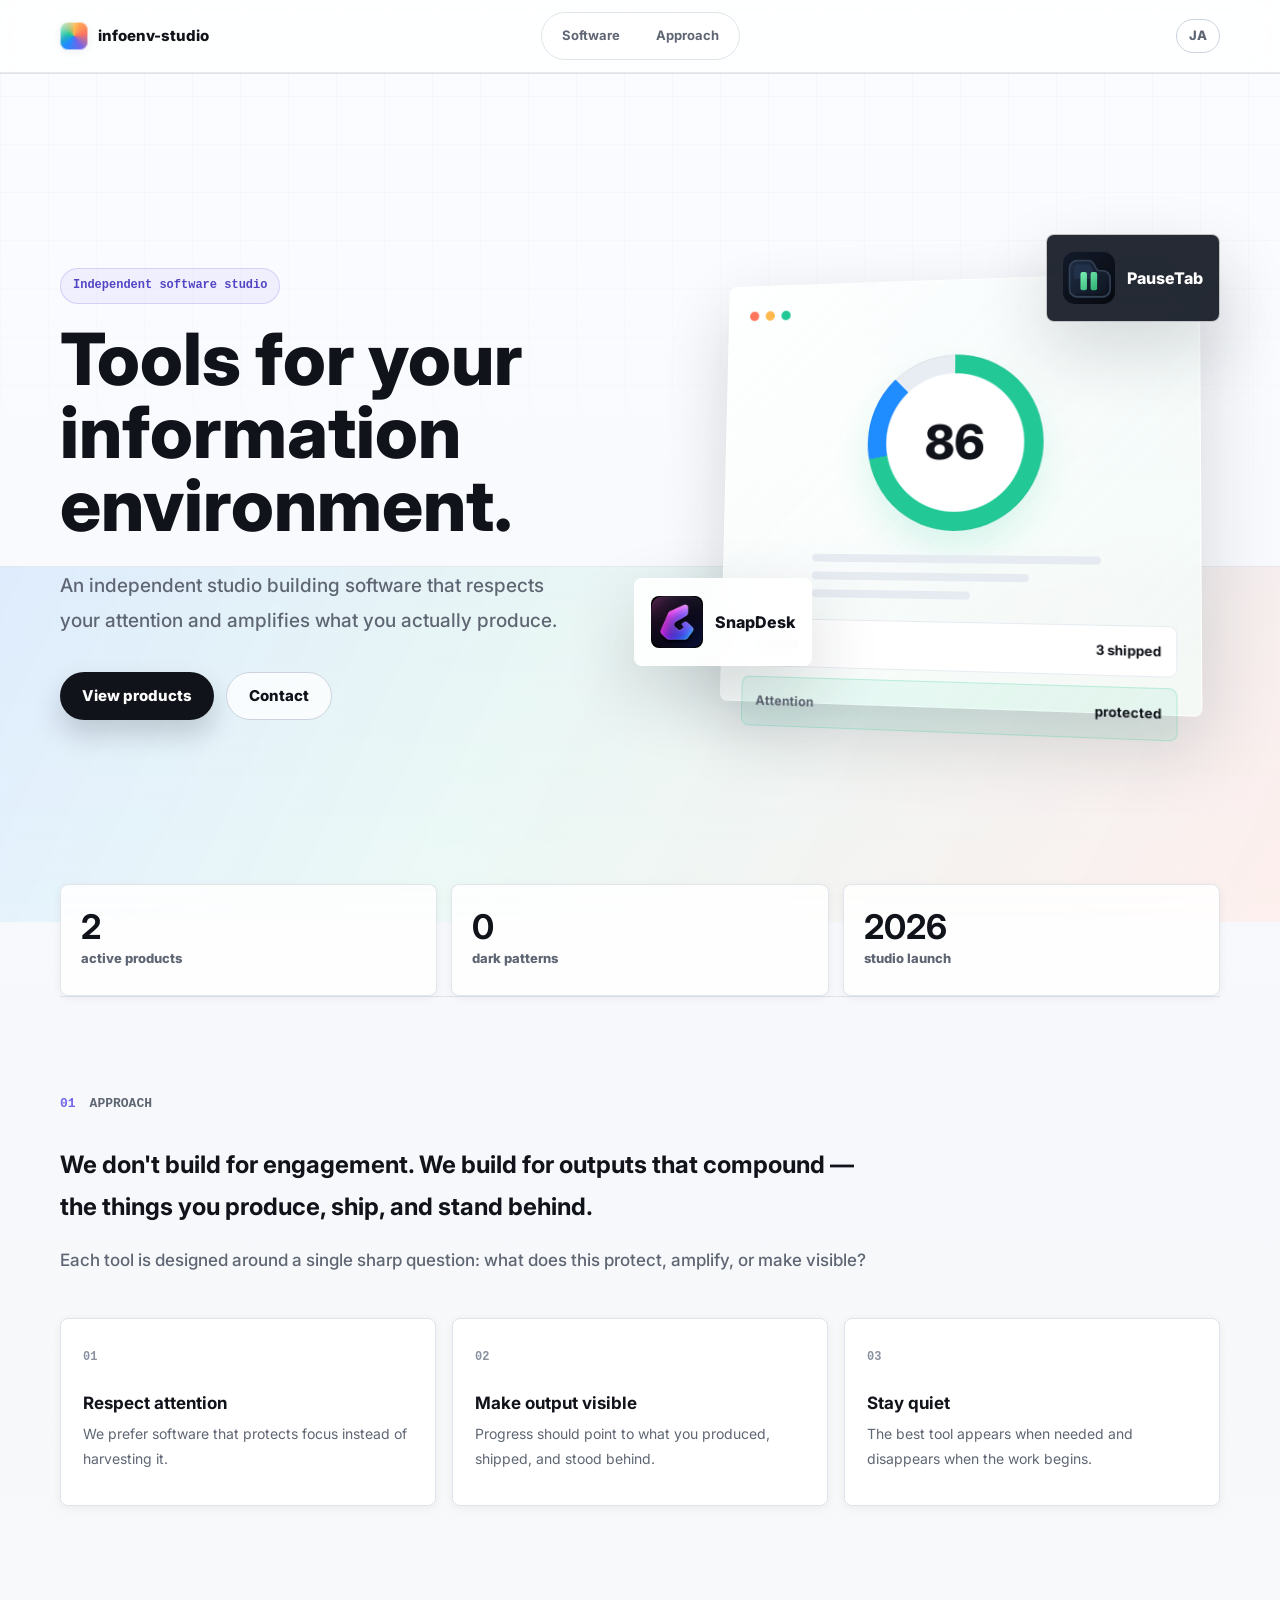
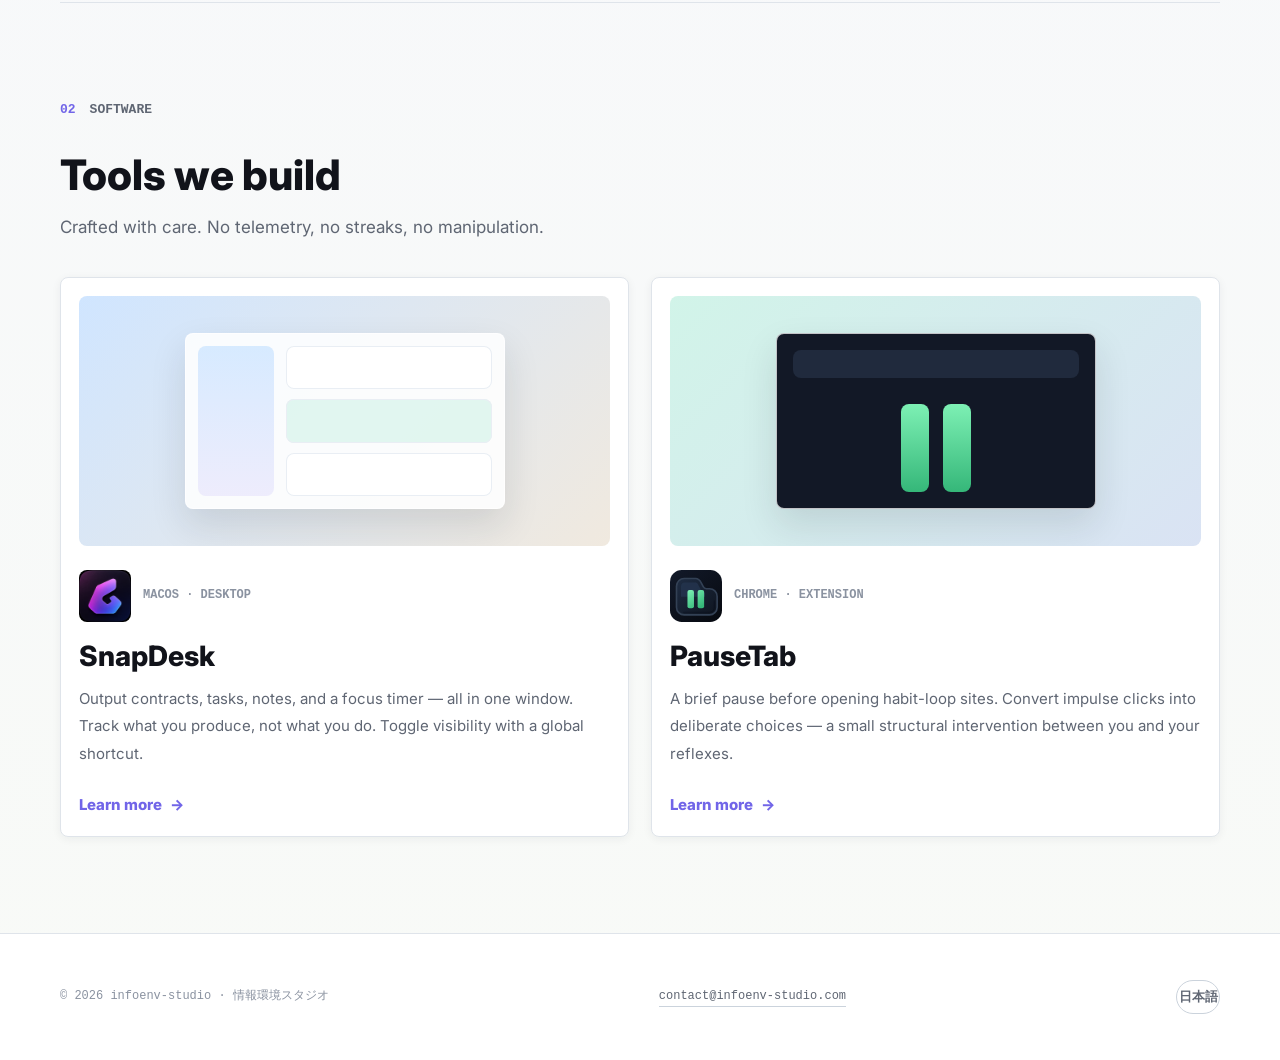
==== en/index.html @ 278b5716 "refactor: redesign landing page UI and reorganize directory structure" ====
<!DOCTYPE html>
<html lang="en">
<head>
  <meta charset="UTF-8">
  <meta name="viewport" content="width=device-width, initial-scale=1.0">
  <title>infoenv-studio — Tools for your information environment</title>
  <meta name="description" content="Independent studio designing tools that respect your attention and amplify what you produce. Currently building SnapDesk and PauseTab.">
  <link rel="canonical" href="https://infoenv-studio.com/en">
  <link rel="alternate" hreflang="ja" href="https://infoenv-studio.com/">
  <link rel="alternate" hreflang="en" href="https://infoenv-studio.com/en">
  <link rel="preconnect" href="https://fonts.googleapis.com">
  <link rel="preconnect" href="https://fonts.gstatic.com" crossorigin>
  <link href="https://fonts.googleapis.com/css2?family=Inter:wght@400;500;600;700;800&display=swap" rel="stylesheet">
  <link rel="stylesheet" href="/styles.css">
</head>
<body>

<header>
  <div class="container">
    <div class="header-inner">
      <a href="/en" class="site-name" aria-label="infoenv-studio">
        <span class="site-mark" aria-hidden="true"></span>
        <span>infoenv-studio</span>
      </a>
      <nav class="site-nav" aria-label="Primary">
        <a href="#software">Software</a>
        <a href="#philosophy">Approach</a>
      </nav>
      <button class="lang-switch" onclick="switchLang('ja')">JA</button>
    </div>
  </div>
</header>

<main>
  <section class="hero">
    <div class="container hero-inner">
      <div class="hero-copy">
        <p class="eyebrow">Independent software studio</p>
        <h1 class="hero-brand">Tools for your<br>information<br>environment.</h1>
        <p class="hero-tagline">
          An independent studio building software that respects your attention and amplifies what you actually produce.
        </p>
        <div class="hero-actions" aria-label="Primary actions">
          <a class="primary-action" href="#software">View products</a>
          <a class="secondary-action" href="mailto:contact@infoenv-studio.com">Contact</a>
        </div>
      </div>

      <div class="product-stage" aria-hidden="true">
        <div class="app-window app-window-main">
          <div class="window-bar">
            <span></span><span></span><span></span>
          </div>
          <div class="health-ring">
            <span>86</span>
          </div>
          <div class="window-lines">
            <i></i><i></i><i></i>
          </div>
          <div class="module-row">
            <span>Output</span>
            <strong>3 shipped</strong>
          </div>
          <div class="module-row mint">
            <span>Attention</span>
            <strong>protected</strong>
          </div>
        </div>
        <div class="app-window app-window-side">
          <img src="/snapdesk-icon.png" alt="">
          <span>SnapDesk</span>
        </div>
        <div class="app-window app-window-mini">
          <img src="/pausetab-icon.svg" alt="">
          <span>PauseTab</span>
        </div>
      </div>
    </div>
    </section>

  <div class="container">

    <section class="trust-strip" aria-label="Studio highlights">
      <div>
        <strong>2</strong>
        <span>active products</span>
      </div>
      <div>
        <strong>0</strong>
        <span>dark patterns</span>
      </div>
      <div>
        <strong>2026</strong>
        <span>studio launch</span>
      </div>
    </section>

    <section id="philosophy">
      <div class="section-header">
        <span class="section-number">01</span>
        <span class="section-label">Approach</span>
      </div>
      <p class="philosophy-text">
        We don't build for engagement.
        We build for outputs that compound — the things you produce, ship, and stand behind.
      </p>
      <p class="philosophy-text">
        Each tool is designed around a single sharp question:
        what does this protect, amplify, or make visible?
      </p>
      <div class="principle-grid">
        <div class="principle-card">
          <span>01</span>
          <h3>Respect attention</h3>
          <p>We prefer software that protects focus instead of harvesting it.</p>
        </div>
        <div class="principle-card">
          <span>02</span>
          <h3>Make output visible</h3>
          <p>Progress should point to what you produced, shipped, and stood behind.</p>
        </div>
        <div class="principle-card">
          <span>03</span>
          <h3>Stay quiet</h3>
          <p>The best tool appears when needed and disappears when the work begins.</p>
        </div>
      </div>
    </section>

    <section id="software">
      <div class="section-header">
        <span class="section-number">02</span>
        <span class="section-label">Software</span>
      </div>
      <h2 class="section-title">Tools we build</h2>
      <p class="section-body section-lead">
        Crafted with care. No telemetry, no streaks, no manipulation.
      </p>

      <div class="card-grid">
        <a href="https://snapdesk.infoenv-studio.com" target="_blank" rel="noopener" class="product-card">
          <div class="product-visual snapdesk-visual">
            <div class="mini-desktop">
              <div class="mini-sidebar"></div>
              <div class="mini-content">
                <span></span><span></span><span></span>
              </div>
            </div>
          </div>
          <div class="card-header">
            <img src="/snapdesk-icon.png" alt="" class="card-icon">
            <span class="card-meta">macOS · Desktop</span>
          </div>
          <h3 class="card-name">SnapDesk</h3>
          <p class="card-desc">
            Output contracts, tasks, notes, and a focus timer — all in one window.
            Track what you produce, not what you do. Toggle visibility with a global shortcut.
          </p>
          <span class="card-link">Learn more</span>
        </a>

        <a href="https://pausetab.infoenv-studio.com" target="_blank" rel="noopener" class="product-card accent-card">
          <div class="product-visual pausetab-visual">
            <div class="pause-browser">
              <div class="pause-tabs"></div>
              <div class="pause-mark"><i></i><i></i></div>
            </div>
          </div>
          <div class="card-header">
            <img src="/pausetab-icon.svg" alt="" class="card-icon-svg">
            <span class="card-meta">Chrome · Extension</span>
          </div>
          <h3 class="card-name">PauseTab</h3>
          <p class="card-desc">
            A brief pause before opening habit-loop sites.
            Convert impulse clicks into deliberate choices —
            a small structural intervention between you and your reflexes.
          </p>
          <span class="card-link">Learn more</span>
        </a>
      </div>
    </section>

  </div>
</main>

<footer>
  <div class="container">
    <div class="footer-inner">
      <span class="footer-copy">© 2026 infoenv-studio · 情報環境スタジオ</span>
      <a href="mailto:contact@infoenv-studio.com" class="footer-link">contact@infoenv-studio.com</a>
      <button class="footer-lang" onclick="switchLang('ja')">日本語</button>
    </div>
  </div>
</footer>

<script>
  function switchLang(lang) {
    document.cookie = 'lang=' + lang + ';path=/;max-age=31536000;SameSite=Lax';
    if (lang === 'en') window.location.href = '/en';
    else window.location.href = '/';
  }
</script>

</body>
</html>
---- styles.css ----
/* infoenv-studio.com */

*, *::before, *::after {
  box-sizing: border-box;
}

* {
  margin: 0;
  padding: 0;
}

:root {
  --bg: #f7f8fb;
  --bg-alt: #eef4f8;
  --surface: #ffffff;
  --surface-soft: #f4f7f1;
  --ink: #11131a;
  --muted: #5f6673;
  --soft: #8a92a0;
  --line: #dfe4ea;
  --line-strong: #cbd3dc;
  --violet: #7165e8;
  --blue: #1f8cff;
  --mint: #22c997;
  --coral: #ff765d;
  --amber: #ffb84d;
  --shadow-sm: 0 2px 10px rgba(23, 30, 45, 0.06);
  --shadow-md: 0 16px 36px rgba(23, 30, 45, 0.12);
  --shadow-lg: 0 28px 70px rgba(23, 30, 45, 0.16);
  --font-sans: 'Inter', -apple-system, BlinkMacSystemFont, 'Hiragino Sans', 'Yu Gothic', system-ui, sans-serif;
  --font-mono: 'SF Mono', 'Menlo', 'Consolas', monospace;
  --max-w: 1160px;
}

html {
  font-size: 16px;
  scroll-behavior: smooth;
  -webkit-text-size-adjust: 100%;
}

body {
  min-height: 100vh;
  background:
    linear-gradient(180deg, #fbfcff 0%, var(--bg) 42%, #f8faf7 100%);
  color: var(--ink);
  font-family: var(--font-sans);
  line-height: 1.65;
  letter-spacing: 0;
  -webkit-font-smoothing: antialiased;
  -moz-osx-font-smoothing: grayscale;
}

body::before {
  content: "";
  position: fixed;
  inset: 0;
  z-index: -1;
  background-image:
    linear-gradient(rgba(17, 19, 26, 0.035) 1px, transparent 1px),
    linear-gradient(90deg, rgba(17, 19, 26, 0.035) 1px, transparent 1px);
  background-size: 48px 48px;
  mask-image: linear-gradient(180deg, rgba(0, 0, 0, 0.75), transparent 58%);
  pointer-events: none;
}

a {
  color: inherit;
  text-decoration: none;
}

button {
  color: inherit;
  font: inherit;
}

.container {
  width: min(100% - 48px, var(--max-w));
  margin: 0 auto;
}

header {
  position: sticky;
  top: 0;
  z-index: 20;
  border-bottom: 1px solid rgba(223, 228, 234, 0.8);
  background: rgba(255, 255, 255, 0.76);
  backdrop-filter: blur(18px) saturate(160%);
  -webkit-backdrop-filter: blur(18px) saturate(160%);
}

.header-inner {
  min-height: 72px;
  display: grid;
  grid-template-columns: 1fr auto 1fr;
  align-items: center;
  gap: 24px;
}

.site-name {
  display: inline-flex;
  align-items: center;
  gap: 10px;
  justify-self: start;
  font-size: 15px;
  font-weight: 800;
}

.site-mark {
  width: 28px;
  height: 28px;
  display: inline-block;
  border-radius: 8px;
  background:
    linear-gradient(135deg, rgba(255, 255, 255, 0.72), rgba(255, 255, 255, 0) 38%),
    conic-gradient(from 220deg, var(--blue), var(--mint), var(--amber), var(--coral), var(--violet), var(--blue));
  box-shadow: inset 0 0 0 1px rgba(255, 255, 255, 0.54), var(--shadow-sm);
}

.site-nav {
  display: inline-flex;
  justify-content: center;
  align-items: center;
  gap: 8px;
  padding: 6px;
  border: 1px solid var(--line);
  border-radius: 999px;
  background: rgba(255, 255, 255, 0.64);
}

.site-nav a {
  min-height: 34px;
  display: inline-flex;
  align-items: center;
  justify-content: center;
  padding: 0 14px;
  border-radius: 999px;
  color: var(--muted);
  font-size: 13px;
  font-weight: 700;
  transition: background 0.18s ease, color 0.18s ease;
}

.site-nav a:hover {
  background: var(--ink);
  color: #fff;
}

.lang-switch,
.footer-lang {
  justify-self: end;
  min-width: 44px;
  min-height: 34px;
  border: 1px solid var(--line-strong);
  border-radius: 999px;
  background: var(--surface);
  color: var(--muted);
  cursor: pointer;
  font-size: 13px;
  font-weight: 800;
  transition: transform 0.18s ease, border-color 0.18s ease, color 0.18s ease;
}

.lang-switch:hover,
.footer-lang:hover {
  transform: translateY(-1px);
  border-color: var(--ink);
  color: var(--ink);
}

.hero {
  position: relative;
  min-height: min(690px, calc(100svh - 72px));
  display: flex;
  align-items: center;
  overflow: hidden;
}

.hero::before {
  content: "";
  position: absolute;
  inset: auto 0 0;
  height: 42%;
  background:
    linear-gradient(115deg, rgba(31, 140, 255, 0.12), rgba(34, 201, 151, 0.08) 40%, rgba(255, 118, 93, 0.1)),
    linear-gradient(180deg, rgba(255, 255, 255, 0), rgba(255, 255, 255, 0.76));
  border-top: 1px solid rgba(223, 228, 234, 0.7);
}

.hero-inner {
  position: relative;
  min-height: 620px;
  display: grid;
  grid-template-columns: minmax(0, 0.92fr) minmax(440px, 1.08fr);
  align-items: center;
  gap: 34px;
  padding: 64px 0 72px;
}

.hero-copy {
  position: relative;
  z-index: 2;
  max-width: 610px;
}

.eyebrow,
.section-label,
.section-number,
.card-meta,
.coming-soon,
.footer-copy,
.footer-link {
  font-family: var(--font-mono);
  letter-spacing: 0;
}

.eyebrow {
  display: inline-flex;
  margin-bottom: 18px;
  padding: 7px 12px;
  border: 1px solid rgba(113, 101, 232, 0.22);
  border-radius: 999px;
  background: rgba(113, 101, 232, 0.08);
  color: #5145c4;
  font-size: 12px;
  font-weight: 800;
}

.hero-brand {
  max-width: 720px;
  font-size: 72px;
  line-height: 1.02;
  font-weight: 800;
}

.hero-tagline {
  max-width: 580px;
  margin-top: 26px;
  color: var(--muted);
  font-size: 19px;
  line-height: 1.85;
  font-weight: 500;
}

.hero-actions {
  display: flex;
  flex-wrap: wrap;
  align-items: center;
  gap: 12px;
  margin-top: 34px;
}

.primary-action,
.secondary-action {
  min-height: 48px;
  display: inline-flex;
  align-items: center;
  justify-content: center;
  border-radius: 999px;
  padding: 0 22px;
  font-size: 15px;
  font-weight: 800;
  transition: transform 0.18s ease, box-shadow 0.18s ease, border-color 0.18s ease;
}

.primary-action {
  background: var(--ink);
  color: #fff;
  box-shadow: 0 14px 28px rgba(17, 19, 26, 0.18);
}

.secondary-action {
  border: 1px solid var(--line-strong);
  background: rgba(255, 255, 255, 0.72);
  color: var(--ink);
}

.primary-action:hover,
.secondary-action:hover {
  transform: translateY(-2px);
}

.secondary-action:hover {
  border-color: var(--ink);
  box-shadow: var(--shadow-sm);
}

.product-stage {
  position: relative;
  min-height: 520px;
  perspective: 1100px;
}

.app-window {
  position: absolute;
  border: 1px solid rgba(255, 255, 255, 0.72);
  border-radius: 8px;
  background: rgba(255, 255, 255, 0.82);
  box-shadow: var(--shadow-lg);
  backdrop-filter: blur(18px) saturate(150%);
  -webkit-backdrop-filter: blur(18px) saturate(150%);
}

.app-window-main {
  top: 42px;
  right: 26px;
  width: min(100%, 480px);
  height: 430px;
  padding: 22px;
  transform: rotateY(-10deg) rotateX(4deg);
  background:
    linear-gradient(135deg, rgba(255, 255, 255, 0.94), rgba(243, 250, 246, 0.82)),
    linear-gradient(180deg, rgba(31, 140, 255, 0.08), rgba(255, 255, 255, 0));
}

.window-bar {
  height: 18px;
  display: flex;
  align-items: center;
  gap: 7px;
}

.window-bar span {
  width: 10px;
  height: 10px;
  border-radius: 50%;
  background: var(--line-strong);
}

.window-bar span:nth-child(1) { background: var(--coral); }
.window-bar span:nth-child(2) { background: var(--amber); }
.window-bar span:nth-child(3) { background: var(--mint); }

.health-ring {
  width: 178px;
  height: 178px;
  margin: 36px auto 24px;
  display: grid;
  place-items: center;
  border-radius: 50%;
  background:
    radial-gradient(circle at center, #fff 0 55%, transparent 56%),
    conic-gradient(var(--mint) 0 72%, var(--blue) 72% 88%, #e8edf3 88% 100%);
  box-shadow: inset 0 0 0 1px rgba(17, 19, 26, 0.05), 0 18px 34px rgba(34, 201, 151, 0.15);
}

.health-ring span {
  font-size: 48px;
  font-weight: 800;
}

.window-lines {
  display: grid;
  gap: 10px;
  margin: 0 auto 22px;
  width: min(100%, 290px);
}

.window-lines i {
  height: 8px;
  border-radius: 999px;
  background: #e6ebf1;
}

.window-lines i:nth-child(2) { width: 76%; }
.window-lines i:nth-child(3) { width: 56%; }

.module-row {
  display: flex;
  align-items: center;
  justify-content: space-between;
  gap: 18px;
  margin-top: 10px;
  padding: 13px 14px;
  border: 1px solid #e6ebf1;
  border-radius: 8px;
  background: #fff;
  color: var(--muted);
  font-size: 13px;
  font-weight: 700;
}

.module-row strong {
  color: var(--ink);
}

.module-row.mint {
  border-color: rgba(34, 201, 151, 0.24);
  background: rgba(34, 201, 151, 0.08);
}

.app-window-side,
.app-window-mini {
  display: flex;
  align-items: center;
  gap: 12px;
  min-height: 88px;
  padding: 14px 16px;
  font-weight: 800;
}

.app-window-side img,
.app-window-mini img {
  width: 52px;
  height: 52px;
  border-radius: 8px;
}

.app-window-side {
  left: 22px;
  bottom: 88px;
  background: rgba(255, 255, 255, 0.9);
}

.app-window-mini {
  right: 0;
  top: 0;
  background: rgba(14, 19, 30, 0.9);
  color: #fff;
}

section {
  padding: 96px 0;
  border-top: 1px solid var(--line);
}

.trust-strip {
  margin-top: -38px;
  display: grid;
  grid-template-columns: repeat(3, 1fr);
  gap: 14px;
  padding: 0;
  border: 0;
  position: relative;
  z-index: 4;
}

.trust-strip div {
  min-height: 112px;
  display: flex;
  flex-direction: column;
  justify-content: center;
  gap: 4px;
  padding: 20px;
  border: 1px solid rgba(223, 228, 234, 0.92);
  border-radius: 8px;
  background: rgba(255, 255, 255, 0.86);
  box-shadow: var(--shadow-sm);
}

.trust-strip strong {
  font-size: 34px;
  line-height: 1;
}

.trust-strip span {
  color: var(--muted);
  font-size: 13px;
  font-weight: 800;
}

.section-header {
  display: flex;
  align-items: baseline;
  gap: 14px;
  margin-bottom: 30px;
}

.section-number {
  color: var(--violet);
  font-size: 13px;
  font-weight: 800;
}

.section-label {
  color: var(--muted);
  font-size: 13px;
  font-weight: 800;
  text-transform: uppercase;
}

.section-title {
  margin-bottom: 14px;
  font-size: 42px;
  line-height: 1.12;
  font-weight: 800;
}

.section-body {
  max-width: 660px;
  color: var(--muted);
  font-size: 17px;
  line-height: 1.85;
}

.section-lead {
  margin-bottom: 34px;
}

.philosophy-text {
  max-width: 820px;
  color: var(--ink);
  font-size: 24px;
  line-height: 1.75;
  font-weight: 700;
}

.philosophy-text + .philosophy-text {
  margin-top: 18px;
  color: var(--muted);
  font-size: 17px;
  font-weight: 500;
}

.principle-grid {
  display: grid;
  grid-template-columns: repeat(3, 1fr);
  gap: 16px;
  margin-top: 42px;
}

.principle-card {
  min-height: 188px;
  padding: 22px;
  border: 1px solid var(--line);
  border-radius: 8px;
  background: var(--surface);
  box-shadow: var(--shadow-sm);
}

.principle-card span {
  display: inline-flex;
  margin-bottom: 24px;
  color: var(--soft);
  font-family: var(--font-mono);
  font-size: 12px;
  font-weight: 800;
}

.principle-card h3 {
  margin-bottom: 8px;
  font-size: 17px;
  line-height: 1.3;
}

.principle-card p {
  color: var(--muted);
  font-size: 14px;
  line-height: 1.75;
}

.card-grid {
  display: grid;
  grid-template-columns: repeat(2, minmax(0, 1fr));
  gap: 22px;
}

.product-card {
  min-height: 560px;
  display: flex;
  flex-direction: column;
  padding: 18px;
  border: 1px solid var(--line);
  border-radius: 8px;
  background: var(--surface);
  box-shadow: var(--shadow-sm);
  overflow: hidden;
  transition: transform 0.2s ease, box-shadow 0.2s ease, border-color 0.2s ease;
}

.product-card:hover {
  transform: translateY(-4px);
  border-color: var(--line-strong);
  box-shadow: var(--shadow-md);
}

.product-visual {
  height: 250px;
  display: grid;
  place-items: center;
  margin-bottom: 24px;
  border-radius: 8px;
  overflow: hidden;
}

.snapdesk-visual {
  background:
    linear-gradient(135deg, rgba(31, 140, 255, 0.14), rgba(255, 184, 77, 0.18)),
    #edf4ff;
}

.pausetab-visual {
  background:
    linear-gradient(135deg, rgba(34, 201, 151, 0.14), rgba(113, 101, 232, 0.16)),
    #eefbf6;
}

.mini-desktop,
.pause-browser {
  width: min(76%, 320px);
  height: 176px;
  border: 1px solid rgba(255, 255, 255, 0.74);
  border-radius: 8px;
  background: rgba(255, 255, 255, 0.86);
  box-shadow: var(--shadow-md);
}

.mini-desktop {
  display: grid;
  grid-template-columns: 76px 1fr;
  padding: 12px;
  gap: 12px;
}

.mini-sidebar {
  border-radius: 8px;
  background:
    linear-gradient(180deg, rgba(31, 140, 255, 0.18), rgba(113, 101, 232, 0.12)),
    #fff;
}

.mini-content {
  display: grid;
  gap: 10px;
}

.mini-content span {
  border-radius: 8px;
  background: #fff;
  box-shadow: inset 0 0 0 1px #e9eef4;
}

.mini-content span:nth-child(2) {
  background: rgba(34, 201, 151, 0.12);
}

.pause-browser {
  padding: 16px;
  background: #121826;
}

.pause-tabs {
  height: 28px;
  margin-bottom: 26px;
  border-radius: 8px;
  background: #202a3d;
}

.pause-mark {
  width: 88px;
  height: 88px;
  display: flex;
  justify-content: center;
  gap: 14px;
  margin: 0 auto;
}

.pause-mark i {
  width: 28px;
  height: 88px;
  border-radius: 8px;
  background: linear-gradient(180deg, #7df0b4, #35b779);
}

.card-header {
  display: flex;
  align-items: center;
  gap: 12px;
  margin-bottom: 18px;
}

.card-icon,
.card-icon-svg {
  width: 52px;
  height: 52px;
  border-radius: 8px;
  flex: 0 0 auto;
}

.card-meta {
  color: var(--soft);
  font-size: 12px;
  font-weight: 800;
  text-transform: uppercase;
}

.card-name {
  margin-bottom: 12px;
  font-size: 28px;
  line-height: 1.16;
  font-weight: 800;
}

.card-desc {
  flex: 1;
  color: var(--muted);
  font-size: 15px;
  line-height: 1.85;
}

.card-link {
  margin-top: 24px;
  display: inline-flex;
  align-items: center;
  gap: 8px;
  color: var(--violet);
  font-size: 15px;
  font-weight: 800;
}

.card-link::after {
  content: "→";
}

.coming-soon {
  display: inline-block;
  margin-top: 18px;
  color: var(--violet);
  font-size: 13px;
  font-weight: 800;
  text-transform: uppercase;
}

footer {
  padding: 46px 0;
  border-top: 1px solid var(--line);
  background: #fff;
}

.footer-inner {
  display: flex;
  align-items: center;
  justify-content: space-between;
  gap: 16px;
  flex-wrap: wrap;
}

.footer-copy,
.footer-link {
  color: var(--soft);
  font-size: 12px;
}

.footer-link {
  color: var(--muted);
  border-bottom: 1px solid var(--line-strong);
}

.footer-link:hover {
  color: var(--ink);
  border-color: var(--ink);
}

@media (max-width: 960px) {
  .hero {
    min-height: auto;
  }

  .hero-inner {
    min-height: 0;
    grid-template-columns: 1fr;
    padding: 56px 0 72px;
  }

  .hero-copy {
    max-width: 720px;
  }

  .hero-brand {
    font-size: 56px;
  }

  .product-stage {
    min-height: 440px;
  }

  .app-window-main {
    left: 80px;
    right: auto;
    width: min(100% - 110px, 500px);
    height: 380px;
  }

  .principle-grid {
    grid-template-columns: 1fr;
  }
}

@media (max-width: 760px) {
  .container {
    width: min(100% - 32px, var(--max-w));
  }

  .header-inner {
    min-height: 64px;
    display: flex;
    justify-content: space-between;
  }

  .site-nav {
    display: none;
  }

  .hero-brand {
    font-size: 44px;
  }

  .hero-tagline {
    font-size: 16px;
  }

  .hero-actions {
    align-items: stretch;
  }

  .primary-action,
  .secondary-action {
    flex: 1 1 160px;
  }

  .product-stage {
    min-height: 360px;
  }

  .app-window-main {
    top: 24px;
    left: 18px;
    width: calc(100% - 36px);
    height: 320px;
    transform: none;
  }

  .health-ring {
    width: 132px;
    height: 132px;
    margin: 24px auto 18px;
  }

  .health-ring span {
    font-size: 38px;
  }

  .app-window-side,
  .app-window-mini {
    display: none;
  }

  .trust-strip {
    grid-template-columns: 1fr;
    margin-top: -24px;
  }

  section {
    padding: 68px 0;
  }

  .section-title {
    font-size: 34px;
  }

  .philosophy-text {
    font-size: 20px;
  }

  .card-grid {
    grid-template-columns: 1fr;
  }

  .product-card {
    min-height: auto;
  }

  .product-visual {
    height: 220px;
  }
}

@media (max-width: 430px) {
  .site-name span:last-child {
    max-width: 154px;
    overflow: hidden;
    text-overflow: ellipsis;
    white-space: nowrap;
  }

  .hero-brand {
    font-size: 39px;
  }

  .primary-action,
  .secondary-action {
    flex-basis: 100%;
  }

  .trust-strip strong {
    font-size: 30px;
  }
}
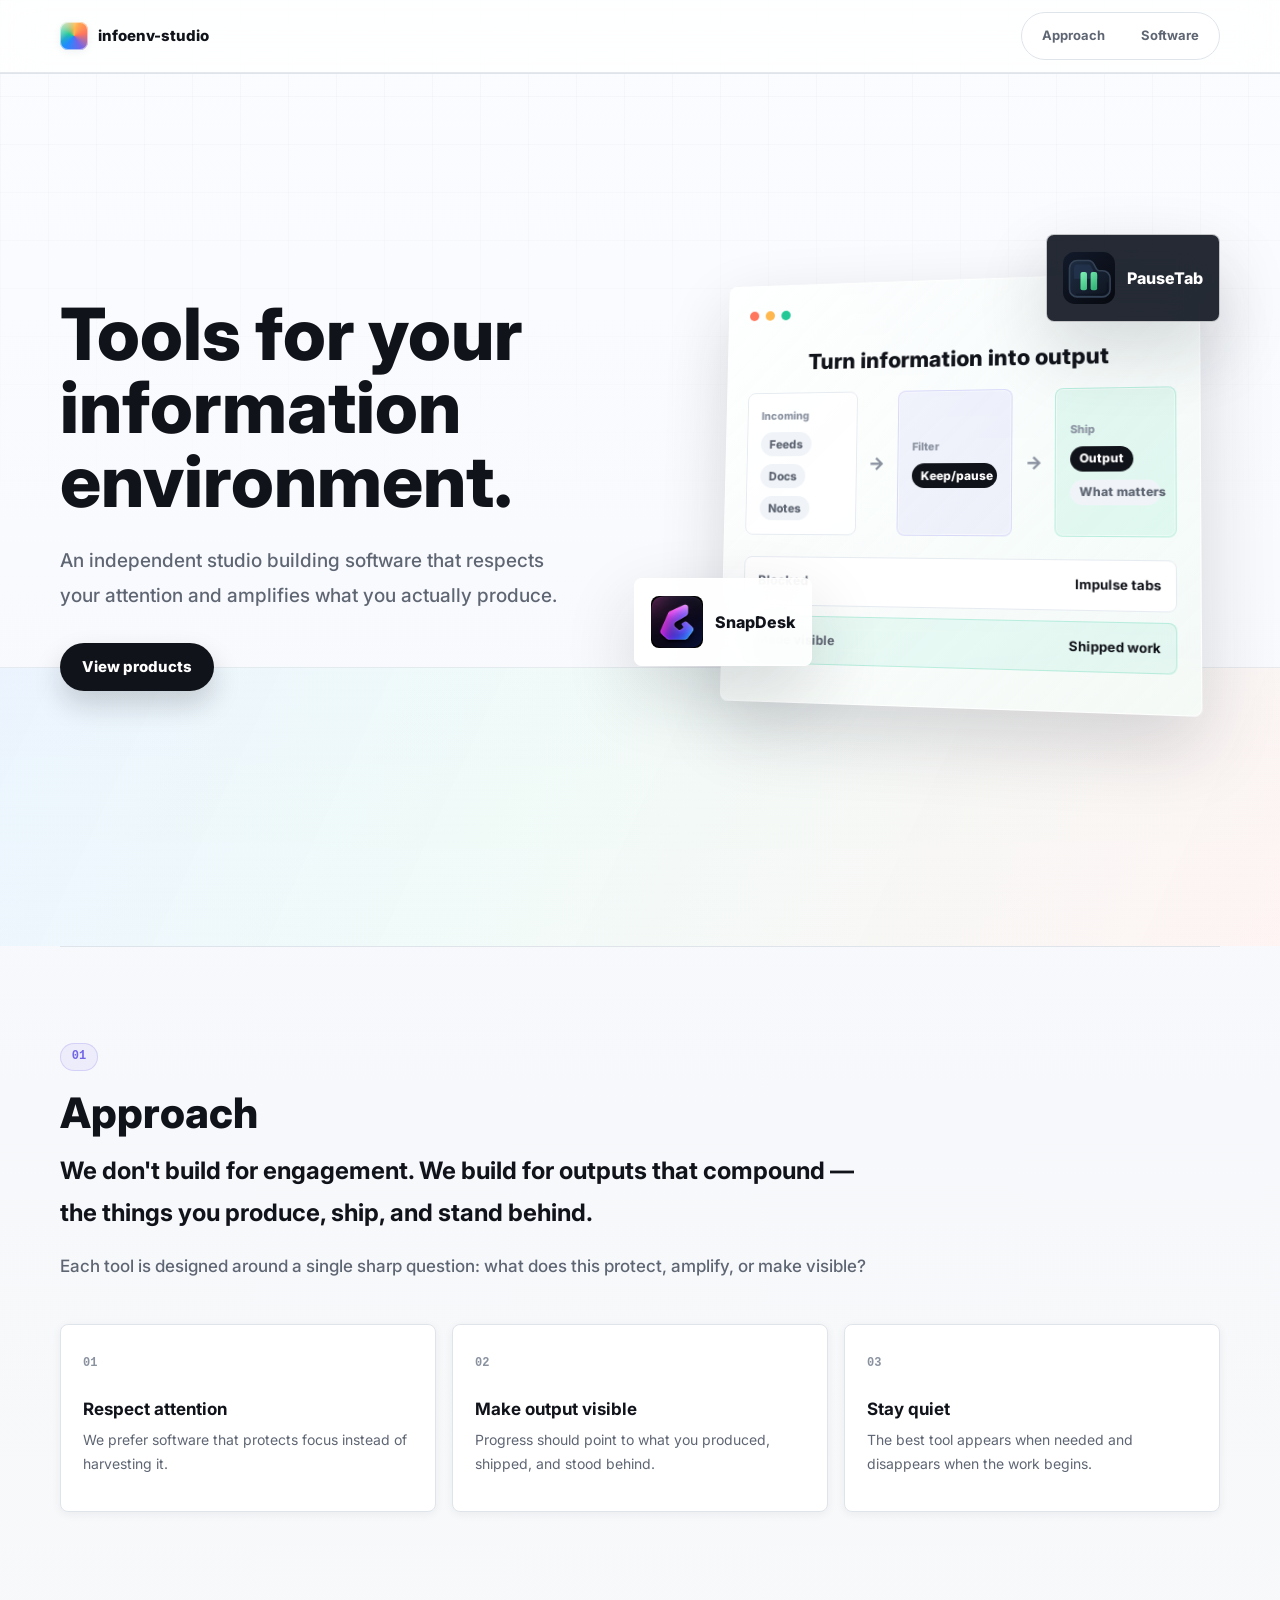
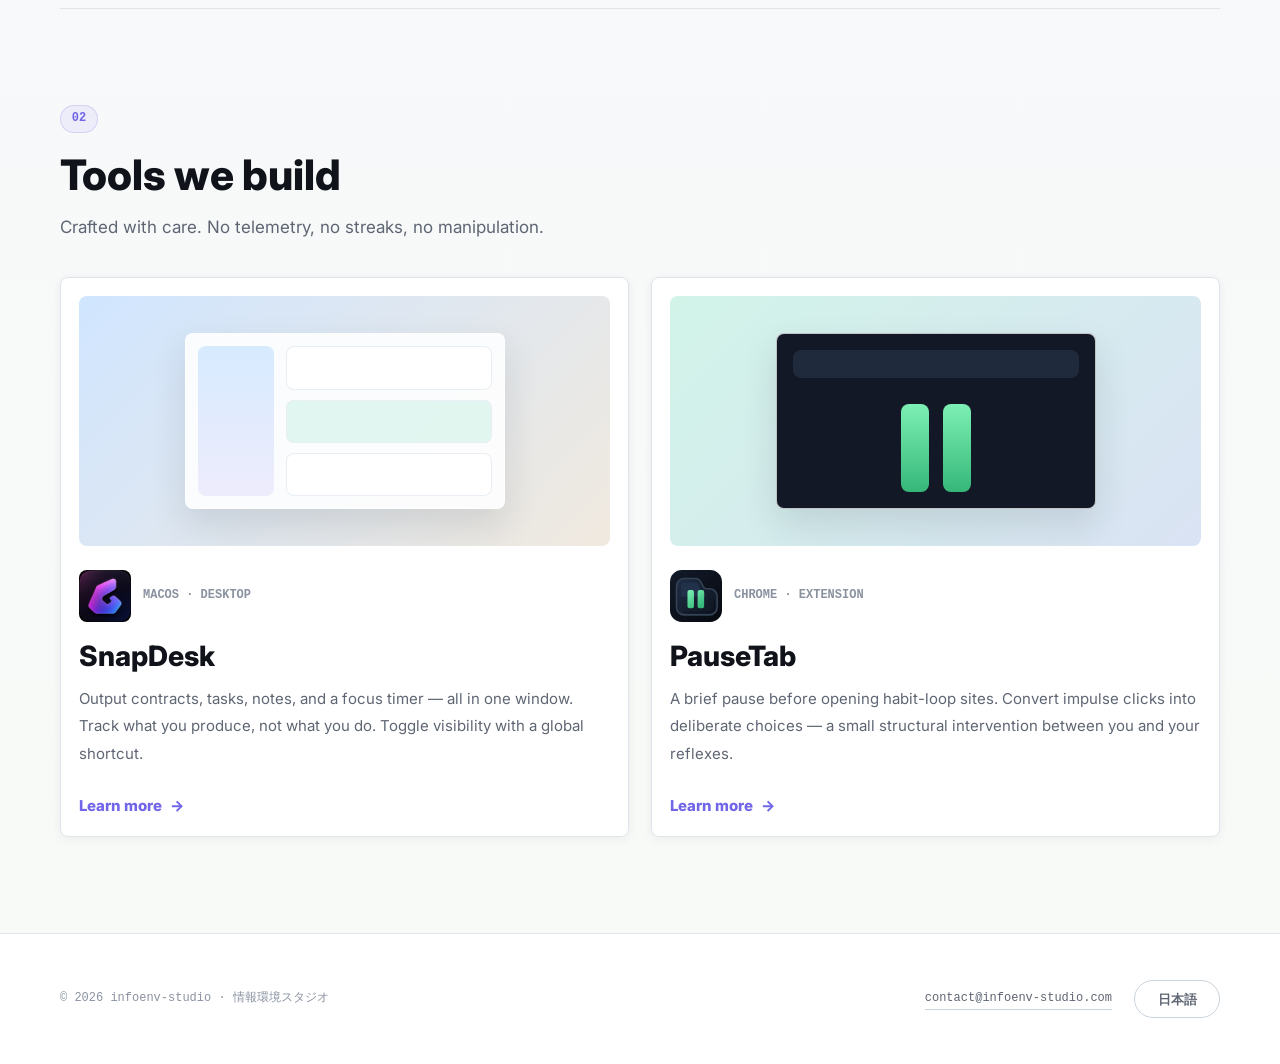
==== commit de9b0ff0: "refactor: replace hero health visualization with simplified flow board and clean up UI components" ====
--- a/en/index.html
+++ b/en/index.html
@@ -23,10 +23,9 @@
         <span>infoenv-studio</span>
       </a>
       <nav class="site-nav" aria-label="Primary">
+        <a href="#philosophy">Approach</a>
         <a href="#software">Software</a>
-        <a href="#philosophy">Approach</a>
       </nav>
-      <button class="lang-switch" onclick="switchLang('ja')">JA</button>
     </div>
   </div>
 </header>
@@ -35,14 +34,12 @@
   <section class="hero">
     <div class="container hero-inner">
       <div class="hero-copy">
-        <p class="eyebrow">Independent software studio</p>
         <h1 class="hero-brand">Tools for your<br>information<br>environment.</h1>
         <p class="hero-tagline">
           An independent studio building software that respects your attention and amplifies what you actually produce.
         </p>
         <div class="hero-actions" aria-label="Primary actions">
           <a class="primary-action" href="#software">View products</a>
-          <a class="secondary-action" href="mailto:contact@infoenv-studio.com">Contact</a>
         </div>
       </div>
 
@@ -51,19 +48,33 @@
           <div class="window-bar">
             <span></span><span></span><span></span>
           </div>
-          <div class="health-ring">
-            <span>86</span>
-          </div>
-          <div class="window-lines">
-            <i></i><i></i><i></i>
+          <div class="window-title">Turn information into output</div>
+          <div class="flow-board">
+            <div class="flow-card input">
+              <small>Incoming</small>
+              <span>Feeds</span>
+              <span>Docs</span>
+              <span>Notes</span>
+            </div>
+            <div class="flow-arrow">→</div>
+            <div class="flow-card filter">
+              <small>Filter</small>
+              <strong>Keep/pause</strong>
+            </div>
+            <div class="flow-arrow">→</div>
+            <div class="flow-card output">
+              <small>Ship</small>
+              <strong>Output</strong>
+              <span>What matters</span>
+            </div>
           </div>
           <div class="module-row">
-            <span>Output</span>
-            <strong>3 shipped</strong>
+            <span>Blocked</span>
+            <strong>Impulse tabs</strong>
           </div>
           <div class="module-row mint">
-            <span>Attention</span>
-            <strong>protected</strong>
+            <span>Made visible</span>
+            <strong>Shipped work</strong>
           </div>
         </div>
         <div class="app-window app-window-side">
@@ -80,26 +91,11 @@
 
   <div class="container">
 
-    <section class="trust-strip" aria-label="Studio highlights">
-      <div>
-        <strong>2</strong>
-        <span>active products</span>
-      </div>
-      <div>
-        <strong>0</strong>
-        <span>dark patterns</span>
-      </div>
-      <div>
-        <strong>2026</strong>
-        <span>studio launch</span>
-      </div>
-    </section>
-
     <section id="philosophy">
       <div class="section-header">
         <span class="section-number">01</span>
-        <span class="section-label">Approach</span>
-      </div>
+      </div>
+      <h2 class="section-title">Approach</h2>
       <p class="philosophy-text">
         We don't build for engagement.
         We build for outputs that compound — the things you produce, ship, and stand behind.
@@ -130,7 +126,6 @@
     <section id="software">
       <div class="section-header">
         <span class="section-number">02</span>
-        <span class="section-label">Software</span>
       </div>
       <h2 class="section-title">Tools we build</h2>
       <p class="section-body section-lead">
@@ -188,8 +183,10 @@
   <div class="container">
     <div class="footer-inner">
       <span class="footer-copy">© 2026 infoenv-studio · 情報環境スタジオ</span>
-      <a href="mailto:contact@infoenv-studio.com" class="footer-link">contact@infoenv-studio.com</a>
-      <button class="footer-lang" onclick="switchLang('ja')">日本語</button>
+      <div class="footer-actions">
+        <a href="mailto:contact@infoenv-studio.com" class="footer-link">contact@infoenv-studio.com</a>
+        <button class="footer-lang" onclick="switchLang('ja')">日本語</button>
+      </div>
     </div>
   </div>
 </footer>
--- a/styles.css
+++ b/styles.css
@@ -91,7 +91,7 @@
 .header-inner {
   min-height: 72px;
   display: grid;
-  grid-template-columns: 1fr auto 1fr;
+  grid-template-columns: 1fr auto;
   align-items: center;
   gap: 24px;
 }
@@ -145,22 +145,24 @@
   color: #fff;
 }
 
-.lang-switch,
 .footer-lang {
-  justify-self: end;
-  min-width: 44px;
-  min-height: 34px;
+  min-width: 86px;
+  min-height: 38px;
+  display: inline-flex;
+  align-items: center;
+  justify-content: center;
   border: 1px solid var(--line-strong);
   border-radius: 999px;
   background: var(--surface);
   color: var(--muted);
   cursor: pointer;
+  padding: 0 18px;
   font-size: 13px;
   font-weight: 800;
+  white-space: nowrap;
   transition: transform 0.18s ease, border-color 0.18s ease, color 0.18s ease;
 }
 
-.lang-switch:hover,
 .footer-lang:hover {
   transform: translateY(-1px);
   border-color: var(--ink);
@@ -179,10 +181,10 @@
   content: "";
   position: absolute;
   inset: auto 0 0;
-  height: 42%;
+  height: 32%;
   background:
-    linear-gradient(115deg, rgba(31, 140, 255, 0.12), rgba(34, 201, 151, 0.08) 40%, rgba(255, 118, 93, 0.1)),
-    linear-gradient(180deg, rgba(255, 255, 255, 0), rgba(255, 255, 255, 0.76));
+    linear-gradient(115deg, rgba(31, 140, 255, 0.08), rgba(34, 201, 151, 0.06) 40%, rgba(255, 118, 93, 0.07)),
+    linear-gradient(180deg, rgba(255, 255, 255, 0.65), rgba(255, 255, 255, 0.78));
   border-top: 1px solid rgba(223, 228, 234, 0.7);
 }
 
@@ -193,7 +195,7 @@
   grid-template-columns: minmax(0, 0.92fr) minmax(440px, 1.08fr);
   align-items: center;
   gap: 34px;
-  padding: 64px 0 72px;
+  padding: 64px 0 96px;
 }
 
 .hero-copy {
@@ -202,7 +204,6 @@
   max-width: 610px;
 }
 
-.eyebrow,
 .section-label,
 .section-number,
 .card-meta,
@@ -213,18 +214,6 @@
   letter-spacing: 0;
 }
 
-.eyebrow {
-  display: inline-flex;
-  margin-bottom: 18px;
-  padding: 7px 12px;
-  border: 1px solid rgba(113, 101, 232, 0.22);
-  border-radius: 999px;
-  background: rgba(113, 101, 232, 0.08);
-  color: #5145c4;
-  font-size: 12px;
-  font-weight: 800;
-}
-
 .hero-brand {
   max-width: 720px;
   font-size: 72px;
@@ -246,11 +235,10 @@
   flex-wrap: wrap;
   align-items: center;
   gap: 12px;
-  margin-top: 34px;
-}
-
-.primary-action,
-.secondary-action {
+  margin-top: 30px;
+}
+
+.primary-action {
   min-height: 48px;
   display: inline-flex;
   align-items: center;
@@ -268,20 +256,8 @@
   box-shadow: 0 14px 28px rgba(17, 19, 26, 0.18);
 }
 
-.secondary-action {
-  border: 1px solid var(--line-strong);
-  background: rgba(255, 255, 255, 0.72);
-  color: var(--ink);
-}
-
-.primary-action:hover,
-.secondary-action:hover {
+.primary-action:hover {
   transform: translateY(-2px);
-}
-
-.secondary-action:hover {
-  border-color: var(--ink);
-  box-shadow: var(--shadow-sm);
 }
 
 .product-stage {
@@ -330,39 +306,79 @@
 .window-bar span:nth-child(2) { background: var(--amber); }
 .window-bar span:nth-child(3) { background: var(--mint); }
 
-.health-ring {
-  width: 178px;
-  height: 178px;
-  margin: 36px auto 24px;
+.window-title {
+  margin: 26px 0 18px;
+  font-size: 22px;
+  line-height: 1.28;
+  font-weight: 800;
+  text-align: center;
+}
+
+.flow-board {
+  display: grid;
+  grid-template-columns: minmax(0, 1fr) 22px minmax(0, 1fr) 22px minmax(0, 1fr);
+  align-items: stretch;
+  gap: 10px;
+  margin-bottom: 22px;
+}
+
+.flow-card {
+  min-height: 138px;
+  display: flex;
+  flex-direction: column;
+  justify-content: center;
+  gap: 8px;
+  padding: 14px;
+  border: 1px solid #e6ebf1;
+  border-radius: 8px;
+  background: rgba(255, 255, 255, 0.86);
+  box-shadow: inset 0 0 0 1px rgba(255, 255, 255, 0.5);
+}
+
+.flow-card small {
+  color: var(--soft);
+  font-size: 11px;
+  font-weight: 800;
+}
+
+.flow-card span,
+.flow-card strong {
+  min-height: 25px;
+  display: inline-flex;
+  align-items: center;
+  width: fit-content;
+  max-width: 100%;
+  padding: 0 9px;
+  border-radius: 999px;
+  background: #f0f4f8;
+  color: var(--muted);
+  font-size: 12px;
+  font-weight: 800;
+  white-space: nowrap;
+}
+
+.flow-card strong {
+  background: var(--ink);
+  color: #fff;
+}
+
+.flow-card.filter {
+  background: rgba(113, 101, 232, 0.08);
+  border-color: rgba(113, 101, 232, 0.18);
+}
+
+.flow-card.output {
+  background: rgba(34, 201, 151, 0.1);
+  border-color: rgba(34, 201, 151, 0.22);
+}
+
+.flow-arrow {
   display: grid;
   place-items: center;
-  border-radius: 50%;
-  background:
-    radial-gradient(circle at center, #fff 0 55%, transparent 56%),
-    conic-gradient(var(--mint) 0 72%, var(--blue) 72% 88%, #e8edf3 88% 100%);
-  box-shadow: inset 0 0 0 1px rgba(17, 19, 26, 0.05), 0 18px 34px rgba(34, 201, 151, 0.15);
-}
-
-.health-ring span {
-  font-size: 48px;
-  font-weight: 800;
-}
-
-.window-lines {
-  display: grid;
-  gap: 10px;
-  margin: 0 auto 22px;
-  width: min(100%, 290px);
-}
-
-.window-lines i {
-  height: 8px;
-  border-radius: 999px;
-  background: #e6ebf1;
-}
-
-.window-lines i:nth-child(2) { width: 76%; }
-.window-lines i:nth-child(3) { width: 56%; }
+  color: var(--soft);
+  font-size: 18px;
+  font-weight: 800;
+}
 
 .module-row {
   display: flex;
@@ -423,51 +439,24 @@
   border-top: 1px solid var(--line);
 }
 
-.trust-strip {
-  margin-top: -38px;
-  display: grid;
-  grid-template-columns: repeat(3, 1fr);
-  gap: 14px;
-  padding: 0;
-  border: 0;
-  position: relative;
-  z-index: 4;
-}
-
-.trust-strip div {
-  min-height: 112px;
-  display: flex;
-  flex-direction: column;
-  justify-content: center;
-  gap: 4px;
-  padding: 20px;
-  border: 1px solid rgba(223, 228, 234, 0.92);
-  border-radius: 8px;
-  background: rgba(255, 255, 255, 0.86);
-  box-shadow: var(--shadow-sm);
-}
-
-.trust-strip strong {
-  font-size: 34px;
-  line-height: 1;
-}
-
-.trust-strip span {
-  color: var(--muted);
-  font-size: 13px;
-  font-weight: 800;
-}
-
 .section-header {
   display: flex;
   align-items: baseline;
   gap: 14px;
-  margin-bottom: 30px;
+  margin-bottom: 18px;
 }
 
 .section-number {
+  min-width: 38px;
+  min-height: 28px;
+  display: inline-flex;
+  align-items: center;
+  justify-content: center;
+  border: 1px solid rgba(113, 101, 232, 0.2);
+  border-radius: 999px;
+  background: rgba(113, 101, 232, 0.08);
   color: var(--violet);
-  font-size: 13px;
+  font-size: 12px;
   font-weight: 800;
 }
 
@@ -730,7 +719,15 @@
   display: flex;
   align-items: center;
   justify-content: space-between;
-  gap: 16px;
+  gap: 24px;
+  flex-wrap: wrap;
+}
+
+.footer-actions {
+  display: inline-flex;
+  align-items: center;
+  justify-content: flex-end;
+  gap: 22px;
   flex-wrap: wrap;
 }
 
@@ -758,7 +755,7 @@
   .hero-inner {
     min-height: 0;
     grid-template-columns: 1fr;
-    padding: 56px 0 72px;
+    padding: 56px 0 86px;
   }
 
   .hero-copy {
@@ -777,7 +774,7 @@
     left: 80px;
     right: auto;
     width: min(100% - 110px, 500px);
-    height: 380px;
+    height: 390px;
   }
 
   .principle-grid {
@@ -812,31 +809,58 @@
     align-items: stretch;
   }
 
-  .primary-action,
-  .secondary-action {
+  .primary-action {
     flex: 1 1 160px;
   }
 
   .product-stage {
-    min-height: 360px;
+    min-height: 390px;
   }
 
   .app-window-main {
     top: 24px;
     left: 18px;
     width: calc(100% - 36px);
-    height: 320px;
+    height: 350px;
     transform: none;
   }
 
-  .health-ring {
-    width: 132px;
-    height: 132px;
-    margin: 24px auto 18px;
-  }
-
-  .health-ring span {
-    font-size: 38px;
+  .window-title {
+    margin: 18px 0 14px;
+    font-size: 17px;
+  }
+
+  .flow-board {
+    grid-template-columns: minmax(0, 1fr) 16px minmax(0, 1fr) 16px minmax(0, 1fr);
+    gap: 4px;
+    margin-bottom: 16px;
+  }
+
+  .flow-card {
+    min-height: 112px;
+    gap: 6px;
+    padding: 8px;
+  }
+
+  .flow-card small {
+    font-size: 10px;
+  }
+
+  .flow-card span,
+  .flow-card strong {
+    min-height: 22px;
+    padding: 0 6px;
+    font-size: 10px;
+  }
+
+  .flow-arrow {
+    font-size: 14px;
+  }
+
+  .module-row {
+    gap: 8px;
+    padding: 10px 11px;
+    font-size: 11px;
   }
 
   .app-window-side,
@@ -844,11 +868,6 @@
     display: none;
   }
 
-  .trust-strip {
-    grid-template-columns: 1fr;
-    margin-top: -24px;
-  }
-
   section {
     padding: 68px 0;
   }
@@ -871,6 +890,14 @@
 
   .product-visual {
     height: 220px;
+  }
+
+  .footer-inner {
+    align-items: flex-start;
+  }
+
+  .footer-actions {
+    justify-content: flex-start;
   }
 }
 
@@ -886,12 +913,23 @@
     font-size: 39px;
   }
 
+  .app-window-main {
+    left: 12px;
+    width: calc(100% - 24px);
+    padding: 16px;
+  }
+
+  .flow-board {
+    grid-template-columns: repeat(3, minmax(0, 1fr));
+    gap: 6px;
+  }
+
+  .flow-arrow {
+    display: none;
+  }
+
   .primary-action,
-  .secondary-action {
+  .footer-lang {
     flex-basis: 100%;
   }
-
-  .trust-strip strong {
-    font-size: 30px;
-  }
-}
+}
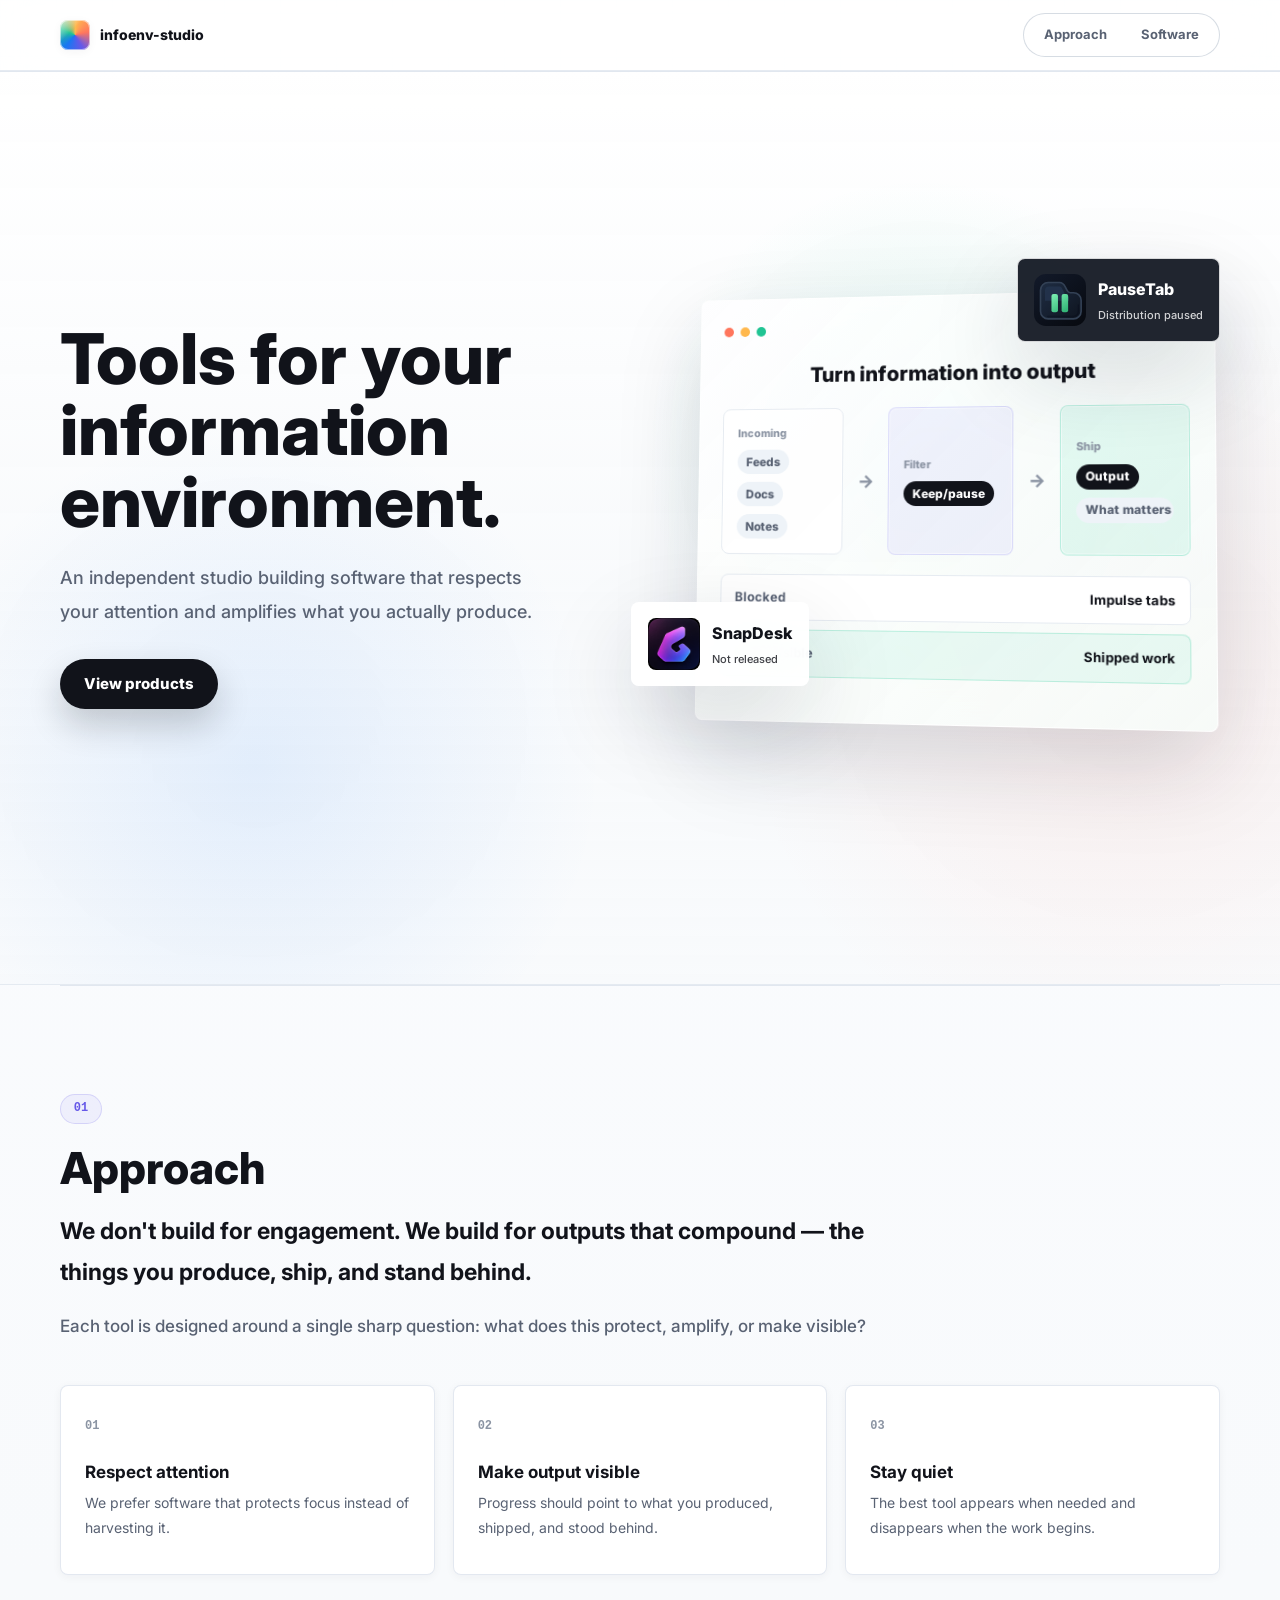
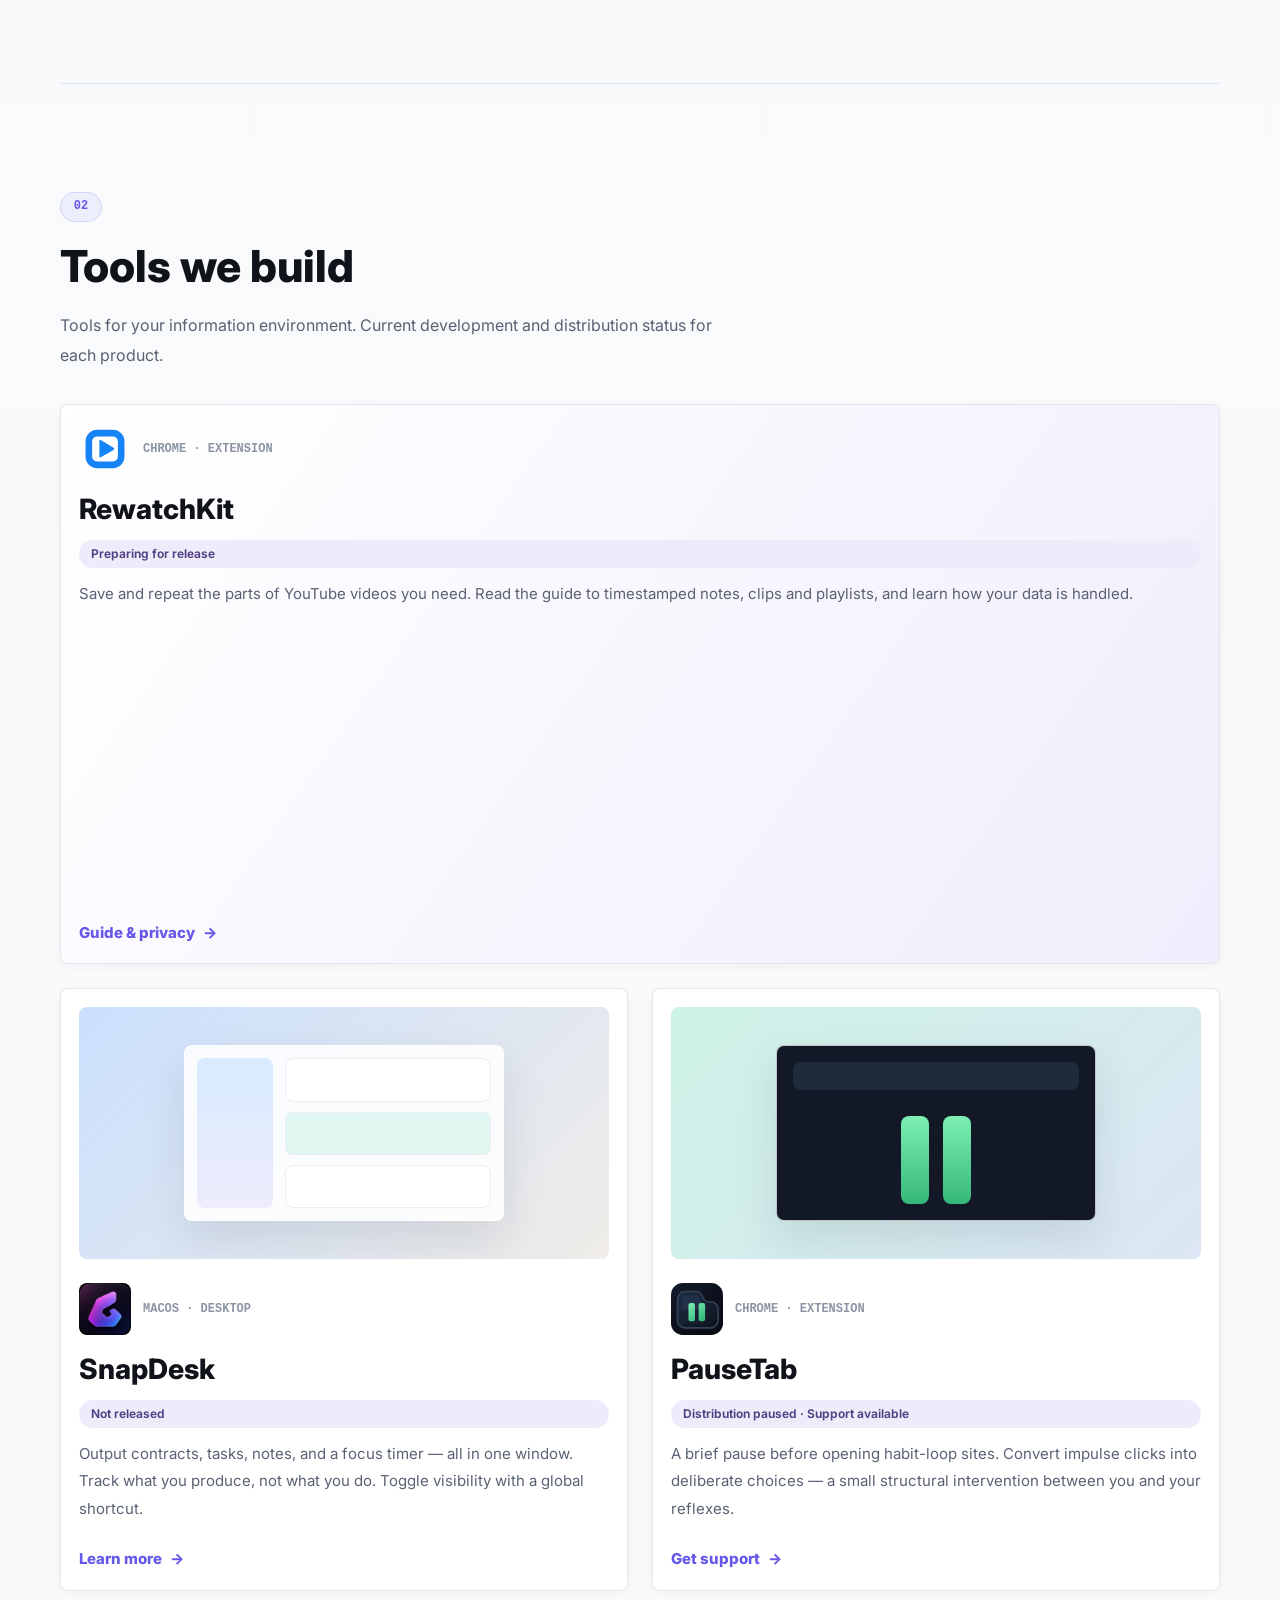
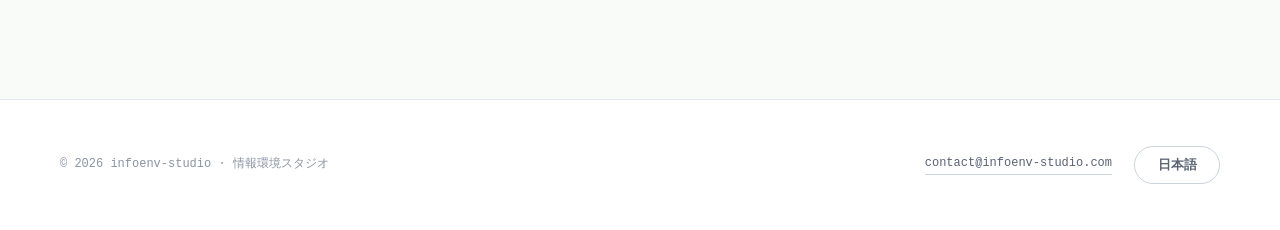
==== commit 873ce749: "Add RewatchKit privacy and support pages with product availability" ====
--- a/en/index.html
+++ b/en/index.html
@@ -4,7 +4,7 @@
   <meta charset="UTF-8">
   <meta name="viewport" content="width=device-width, initial-scale=1.0">
   <title>infoenv-studio — Tools for your information environment</title>
-  <meta name="description" content="Independent studio designing tools that respect your attention and amplify what you produce. Currently building SnapDesk and PauseTab.">
+  <meta name="description" content="Independent studio designing tools that respect your attention and amplify what you produce. Preparing RewatchKit for release, with clear availability and support information for each product.">
   <link rel="canonical" href="https://infoenv-studio.com/en">
   <link rel="alternate" hreflang="ja" href="https://infoenv-studio.com/">
   <link rel="alternate" hreflang="en" href="https://infoenv-studio.com/en">
@@ -79,11 +79,11 @@
         </div>
         <div class="app-window app-window-side">
           <img src="/snapdesk-icon.png" alt="">
-          <span>SnapDesk</span>
+          <span>SnapDesk<small class="stage-status">Not released</small></span>
         </div>
         <div class="app-window app-window-mini">
           <img src="/pausetab-icon.svg" alt="">
-          <span>PauseTab</span>
+          <span>PauseTab<small class="stage-status">Distribution paused</small></span>
         </div>
       </div>
     </div>
@@ -129,10 +129,16 @@
       </div>
       <h2 class="section-title">Tools we build</h2>
       <p class="section-body section-lead">
-        Crafted with care. No telemetry, no streaks, no manipulation.
+        Tools for your information environment. Current development and distribution status for each product.
       </p>
 
       <div class="card-grid">
+        <a href="/rewatchkit/en/" class="product-card rewatchkit-card">
+          <div class="card-header"><img src="/rewatchkit/assets/icon.svg" alt="" class="card-icon-svg"><span class="card-meta">Chrome · Extension</span></div>
+          <h3 class="card-name">RewatchKit</h3><span class="availability">Preparing for release</span>
+          <p class="card-desc">Save and repeat the parts of YouTube videos you need. Read the guide to timestamped notes, clips and playlists, and learn how your data is handled.</p>
+          <span class="card-link">Guide & privacy</span>
+        </a>
         <a href="https://snapdesk.infoenv-studio.com" target="_blank" rel="noopener" class="product-card">
           <div class="product-visual snapdesk-visual">
             <div class="mini-desktop">
@@ -146,7 +152,7 @@
             <img src="/snapdesk-icon.png" alt="" class="card-icon">
             <span class="card-meta">macOS · Desktop</span>
           </div>
-          <h3 class="card-name">SnapDesk</h3>
+          <h3 class="card-name">SnapDesk</h3><span class="availability">Not released</span>
           <p class="card-desc">
             Output contracts, tasks, notes, and a focus timer — all in one window.
             Track what you produce, not what you do. Toggle visibility with a global shortcut.
@@ -154,7 +160,7 @@
           <span class="card-link">Learn more</span>
         </a>
 
-        <a href="https://pausetab.infoenv-studio.com" target="_blank" rel="noopener" class="product-card accent-card">
+        <a href="https://pausetab.infoenv-studio.com/support" target="_blank" rel="noopener" class="product-card accent-card">
           <div class="product-visual pausetab-visual">
             <div class="pause-browser">
               <div class="pause-tabs"></div>
@@ -165,13 +171,13 @@
             <img src="/pausetab-icon.svg" alt="" class="card-icon-svg">
             <span class="card-meta">Chrome · Extension</span>
           </div>
-          <h3 class="card-name">PauseTab</h3>
+          <h3 class="card-name">PauseTab</h3><span class="availability">Distribution paused · Support available</span>
           <p class="card-desc">
             A brief pause before opening habit-loop sites.
             Convert impulse clicks into deliberate choices —
             a small structural intervention between you and your reflexes.
           </p>
-          <span class="card-link">Learn more</span>
+          <span class="card-link">Get support</span>
         </a>
       </div>
     </section>
--- a/styles.css
+++ b/styles.css
@@ -10,23 +10,23 @@
 }
 
 :root {
-  --bg: #f7f8fb;
+  --bg: #f8fafc;
   --bg-alt: #eef4f8;
   --surface: #ffffff;
-  --surface-soft: #f4f7f1;
+  --surface-soft: #f5f8fb;
   --ink: #11131a;
-  --muted: #5f6673;
-  --soft: #8a92a0;
-  --line: #dfe4ea;
+  --muted: #596273;
+  --soft: #8b94a3;
+  --line: #e1e7ef;
   --line-strong: #cbd3dc;
-  --violet: #7165e8;
-  --blue: #1f8cff;
-  --mint: #22c997;
+  --violet: #6658e8;
+  --blue: #1877f2;
+  --mint: #20c493;
   --coral: #ff765d;
   --amber: #ffb84d;
-  --shadow-sm: 0 2px 10px rgba(23, 30, 45, 0.06);
-  --shadow-md: 0 16px 36px rgba(23, 30, 45, 0.12);
-  --shadow-lg: 0 28px 70px rgba(23, 30, 45, 0.16);
+  --shadow-sm: 0 2px 10px rgba(23, 30, 45, 0.045);
+  --shadow-md: 0 18px 44px rgba(23, 30, 45, 0.105);
+  --shadow-lg: 0 34px 90px rgba(23, 30, 45, 0.15);
   --font-sans: 'Inter', -apple-system, BlinkMacSystemFont, 'Hiragino Sans', 'Yu Gothic', system-ui, sans-serif;
   --font-mono: 'SF Mono', 'Menlo', 'Consolas', monospace;
   --max-w: 1160px;
@@ -41,7 +41,7 @@
 body {
   min-height: 100vh;
   background:
-    linear-gradient(180deg, #fbfcff 0%, var(--bg) 42%, #f8faf7 100%);
+    linear-gradient(180deg, #fbfcff 0%, var(--bg) 46%, #f9fbf8 100%);
   color: var(--ink);
   font-family: var(--font-sans);
   line-height: 1.65;
@@ -56,10 +56,10 @@
   inset: 0;
   z-index: -1;
   background-image:
-    linear-gradient(rgba(17, 19, 26, 0.035) 1px, transparent 1px),
-    linear-gradient(90deg, rgba(17, 19, 26, 0.035) 1px, transparent 1px);
-  background-size: 48px 48px;
-  mask-image: linear-gradient(180deg, rgba(0, 0, 0, 0.75), transparent 58%);
+    linear-gradient(rgba(17, 19, 26, 0.026) 1px, transparent 1px),
+    linear-gradient(90deg, rgba(17, 19, 26, 0.026) 1px, transparent 1px);
+  background-size: 56px 56px;
+  mask-image: linear-gradient(180deg, rgba(0, 0, 0, 0.58), transparent 64%);
   pointer-events: none;
 }
 
@@ -82,14 +82,14 @@
   position: sticky;
   top: 0;
   z-index: 20;
-  border-bottom: 1px solid rgba(223, 228, 234, 0.8);
-  background: rgba(255, 255, 255, 0.76);
+  border-bottom: 1px solid rgba(225, 231, 239, 0.82);
+  background: rgba(255, 255, 255, 0.84);
   backdrop-filter: blur(18px) saturate(160%);
   -webkit-backdrop-filter: blur(18px) saturate(160%);
 }
 
 .header-inner {
-  min-height: 72px;
+  min-height: 70px;
   display: grid;
   grid-template-columns: 1fr auto;
   align-items: center;
@@ -101,13 +101,13 @@
   align-items: center;
   gap: 10px;
   justify-self: start;
-  font-size: 15px;
+  font-size: 14px;
   font-weight: 800;
 }
 
 .site-mark {
-  width: 28px;
-  height: 28px;
+  width: 30px;
+  height: 30px;
   display: inline-block;
   border-radius: 8px;
   background:
@@ -120,19 +120,19 @@
   display: inline-flex;
   justify-content: center;
   align-items: center;
-  gap: 8px;
-  padding: 6px;
-  border: 1px solid var(--line);
+  gap: 4px;
+  padding: 5px;
+  border: 1px solid rgba(203, 211, 220, 0.78);
   border-radius: 999px;
   background: rgba(255, 255, 255, 0.64);
 }
 
 .site-nav a {
-  min-height: 34px;
+  min-height: 32px;
   display: inline-flex;
   align-items: center;
   justify-content: center;
-  padding: 0 14px;
+  padding: 0 15px;
   border-radius: 999px;
   color: var(--muted);
   font-size: 13px;
@@ -171,31 +171,33 @@
 
 .hero {
   position: relative;
-  min-height: min(690px, calc(100svh - 72px));
+  min-height: min(720px, calc(100svh - 70px));
   display: flex;
   align-items: center;
   overflow: hidden;
+  border-bottom: 1px solid rgba(225, 231, 239, 0.85);
 }
 
 .hero::before {
   content: "";
   position: absolute;
-  inset: auto 0 0;
-  height: 32%;
+  inset: 0;
   background:
-    linear-gradient(115deg, rgba(31, 140, 255, 0.08), rgba(34, 201, 151, 0.06) 40%, rgba(255, 118, 93, 0.07)),
-    linear-gradient(180deg, rgba(255, 255, 255, 0.65), rgba(255, 255, 255, 0.78));
-  border-top: 1px solid rgba(223, 228, 234, 0.7);
+    radial-gradient(circle at 72% 42%, rgba(32, 196, 147, 0.14), transparent 26%),
+    radial-gradient(circle at 88% 68%, rgba(255, 118, 93, 0.09), transparent 30%),
+    radial-gradient(circle at 20% 76%, rgba(24, 119, 242, 0.1), transparent 28%),
+    linear-gradient(180deg, rgba(255, 255, 255, 0.92) 0%, rgba(248, 250, 252, 0.88) 56%, rgba(248, 250, 252, 0.96) 100%);
+  pointer-events: none;
 }
 
 .hero-inner {
   position: relative;
   min-height: 620px;
   display: grid;
-  grid-template-columns: minmax(0, 0.92fr) minmax(440px, 1.08fr);
-  align-items: center;
-  gap: 34px;
-  padding: 64px 0 96px;
+  grid-template-columns: minmax(0, 0.9fr) minmax(480px, 1.1fr);
+  align-items: center;
+  gap: 56px;
+  padding: 76px 0 100px;
 }
 
 .hero-copy {
@@ -216,17 +218,18 @@
 
 .hero-brand {
   max-width: 720px;
-  font-size: 72px;
+  font-size: 70px;
   line-height: 1.02;
   font-weight: 800;
+  text-wrap: balance;
 }
 
 .hero-tagline {
-  max-width: 580px;
-  margin-top: 26px;
-  color: var(--muted);
-  font-size: 19px;
-  line-height: 1.85;
+  max-width: 560px;
+  margin-top: 24px;
+  color: var(--muted);
+  font-size: 18px;
+  line-height: 1.9;
   font-weight: 500;
 }
 
@@ -239,12 +242,12 @@
 }
 
 .primary-action {
-  min-height: 48px;
+  min-height: 50px;
   display: inline-flex;
   align-items: center;
   justify-content: center;
   border-radius: 999px;
-  padding: 0 22px;
+  padding: 0 24px;
   font-size: 15px;
   font-weight: 800;
   transition: transform 0.18s ease, box-shadow 0.18s ease, border-color 0.18s ease;
@@ -253,7 +256,7 @@
 .primary-action {
   background: var(--ink);
   color: #fff;
-  box-shadow: 0 14px 28px rgba(17, 19, 26, 0.18);
+  box-shadow: 0 16px 34px rgba(17, 19, 26, 0.2);
 }
 
 .primary-action:hover {
@@ -268,23 +271,23 @@
 
 .app-window {
   position: absolute;
-  border: 1px solid rgba(255, 255, 255, 0.72);
-  border-radius: 8px;
-  background: rgba(255, 255, 255, 0.82);
+  border: 1px solid rgba(255, 255, 255, 0.82);
+  border-radius: 8px;
+  background: rgba(255, 255, 255, 0.88);
   box-shadow: var(--shadow-lg);
   backdrop-filter: blur(18px) saturate(150%);
   -webkit-backdrop-filter: blur(18px) saturate(150%);
 }
 
 .app-window-main {
-  top: 42px;
-  right: 26px;
-  width: min(100%, 480px);
-  height: 430px;
-  padding: 22px;
-  transform: rotateY(-10deg) rotateX(4deg);
+  top: 36px;
+  right: 10px;
+  width: min(100%, 520px);
+  height: 432px;
+  padding: 24px;
+  transform: rotateY(-7deg) rotateX(3deg);
   background:
-    linear-gradient(135deg, rgba(255, 255, 255, 0.94), rgba(243, 250, 246, 0.82)),
+    linear-gradient(135deg, rgba(255, 255, 255, 0.96), rgba(246, 251, 248, 0.9)),
     linear-gradient(180deg, rgba(31, 140, 255, 0.08), rgba(255, 255, 255, 0));
 }
 
@@ -307,8 +310,8 @@
 .window-bar span:nth-child(3) { background: var(--mint); }
 
 .window-title {
-  margin: 26px 0 18px;
-  font-size: 22px;
+  margin: 24px 0 20px;
+  font-size: 21px;
   line-height: 1.28;
   font-weight: 800;
   text-align: center;
@@ -318,20 +321,20 @@
   display: grid;
   grid-template-columns: minmax(0, 1fr) 22px minmax(0, 1fr) 22px minmax(0, 1fr);
   align-items: stretch;
-  gap: 10px;
-  margin-bottom: 22px;
+  gap: 12px;
+  margin-bottom: 20px;
 }
 
 .flow-card {
-  min-height: 138px;
+  min-height: 136px;
   display: flex;
   flex-direction: column;
   justify-content: center;
   gap: 8px;
-  padding: 14px;
+  padding: 15px;
   border: 1px solid #e6ebf1;
   border-radius: 8px;
-  background: rgba(255, 255, 255, 0.86);
+  background: rgba(255, 255, 255, 0.9);
   box-shadow: inset 0 0 0 1px rgba(255, 255, 255, 0.5);
 }
 
@@ -350,7 +353,7 @@
   max-width: 100%;
   padding: 0 9px;
   border-radius: 999px;
-  background: #f0f4f8;
+  background: #eef3f8;
   color: var(--muted);
   font-size: 12px;
   font-weight: 800;
@@ -385,8 +388,8 @@
   align-items: center;
   justify-content: space-between;
   gap: 18px;
-  margin-top: 10px;
-  padding: 13px 14px;
+  margin-top: 9px;
+  padding: 12px 14px;
   border: 1px solid #e6ebf1;
   border-radius: 8px;
   background: #fff;
@@ -409,7 +412,7 @@
   display: flex;
   align-items: center;
   gap: 12px;
-  min-height: 88px;
+  min-height: 84px;
   padding: 14px 16px;
   font-weight: 800;
 }
@@ -422,20 +425,20 @@
 }
 
 .app-window-side {
-  left: 22px;
-  bottom: 88px;
-  background: rgba(255, 255, 255, 0.9);
+  left: 18px;
+  bottom: 90px;
+  background: rgba(255, 255, 255, 0.94);
 }
 
 .app-window-mini {
   right: 0;
-  top: 0;
-  background: rgba(14, 19, 30, 0.9);
+  top: 2px;
+  background: rgba(14, 19, 30, 0.92);
   color: #fff;
 }
 
 section {
-  padding: 96px 0;
+  padding: 108px 0;
   border-top: 1px solid var(--line);
 }
 
@@ -443,12 +446,12 @@
   display: flex;
   align-items: baseline;
   gap: 14px;
-  margin-bottom: 18px;
+  margin-bottom: 20px;
 }
 
 .section-number {
-  min-width: 38px;
-  min-height: 28px;
+  min-width: 42px;
+  min-height: 30px;
   display: inline-flex;
   align-items: center;
   justify-content: center;
@@ -468,8 +471,8 @@
 }
 
 .section-title {
-  margin-bottom: 14px;
-  font-size: 42px;
+  margin-bottom: 18px;
+  font-size: 44px;
   line-height: 1.12;
   font-weight: 800;
 }
@@ -477,8 +480,8 @@
 .section-body {
   max-width: 660px;
   color: var(--muted);
-  font-size: 17px;
-  line-height: 1.85;
+  font-size: 16px;
+  line-height: 1.9;
 }
 
 .section-lead {
@@ -488,8 +491,8 @@
 .philosophy-text {
   max-width: 820px;
   color: var(--ink);
-  font-size: 24px;
-  line-height: 1.75;
+  font-size: 23px;
+  line-height: 1.78;
   font-weight: 700;
 }
 
@@ -503,14 +506,14 @@
 .principle-grid {
   display: grid;
   grid-template-columns: repeat(3, 1fr);
-  gap: 16px;
-  margin-top: 42px;
+  gap: 18px;
+  margin-top: 44px;
 }
 
 .principle-card {
-  min-height: 188px;
-  padding: 22px;
-  border: 1px solid var(--line);
+  min-height: 190px;
+  padding: 24px;
+  border: 1px solid rgba(225, 231, 239, 0.92);
   border-radius: 8px;
   background: var(--surface);
   box-shadow: var(--shadow-sm);
@@ -540,7 +543,7 @@
 .card-grid {
   display: grid;
   grid-template-columns: repeat(2, minmax(0, 1fr));
-  gap: 22px;
+  gap: 24px;
 }
 
 .product-card {
@@ -548,7 +551,7 @@
   display: flex;
   flex-direction: column;
   padding: 18px;
-  border: 1px solid var(--line);
+  border: 1px solid rgba(225, 231, 239, 0.95);
   border-radius: 8px;
   background: var(--surface);
   box-shadow: var(--shadow-sm);
@@ -557,13 +560,13 @@
 }
 
 .product-card:hover {
-  transform: translateY(-4px);
+  transform: translateY(-3px);
   border-color: var(--line-strong);
   box-shadow: var(--shadow-md);
 }
 
 .product-visual {
-  height: 250px;
+  height: 252px;
   display: grid;
   place-items: center;
   margin-bottom: 24px;
@@ -573,13 +576,13 @@
 
 .snapdesk-visual {
   background:
-    linear-gradient(135deg, rgba(31, 140, 255, 0.14), rgba(255, 184, 77, 0.18)),
+    linear-gradient(135deg, rgba(24, 119, 242, 0.16), rgba(255, 184, 77, 0.13)),
     #edf4ff;
 }
 
 .pausetab-visual {
   background:
-    linear-gradient(135deg, rgba(34, 201, 151, 0.14), rgba(113, 101, 232, 0.16)),
+    linear-gradient(135deg, rgba(32, 196, 147, 0.16), rgba(102, 88, 232, 0.13)),
     #eefbf6;
 }
 
@@ -755,7 +758,8 @@
   .hero-inner {
     min-height: 0;
     grid-template-columns: 1fr;
-    padding: 56px 0 86px;
+    gap: 34px;
+    padding: 62px 0 92px;
   }
 
   .hero-copy {
@@ -767,14 +771,14 @@
   }
 
   .product-stage {
-    min-height: 440px;
+    min-height: 450px;
   }
 
   .app-window-main {
-    left: 80px;
+    left: 78px;
     right: auto;
-    width: min(100% - 110px, 500px);
-    height: 390px;
+    width: min(100% - 108px, 540px);
+    height: 400px;
   }
 
   .principle-grid {
@@ -798,11 +802,12 @@
   }
 
   .hero-brand {
-    font-size: 44px;
+    font-size: 43px;
   }
 
   .hero-tagline {
     font-size: 16px;
+    line-height: 1.85;
   }
 
   .hero-actions {
@@ -814,14 +819,14 @@
   }
 
   .product-stage {
-    min-height: 390px;
+    min-height: 382px;
   }
 
   .app-window-main {
     top: 24px;
     left: 18px;
     width: calc(100% - 36px);
-    height: 350px;
+    height: 344px;
     transform: none;
   }
 
@@ -869,11 +874,11 @@
   }
 
   section {
-    padding: 68px 0;
+    padding: 72px 0;
   }
 
   .section-title {
-    font-size: 34px;
+    font-size: 35px;
   }
 
   .philosophy-text {
@@ -910,7 +915,7 @@
   }
 
   .hero-brand {
-    font-size: 39px;
+    font-size: 38px;
   }
 
   .app-window-main {
@@ -933,3 +938,8 @@
     flex-basis: 100%;
   }
 }
+
+/* Availability is explicit: preparation is not a download offer. */
+.stage-status { display: block; margin-top: 4px; font-size: 11px; opacity: .8; font-weight: 500; }
+.availability { display: inline-block; background: #eeebfa; color: #514184; border-radius: 99px; padding: 4px 12px; font-size: 12px; font-weight: 650; margin: 2px 0 12px; }
+.rewatchkit-card { grid-column: 1 / -1; background: linear-gradient(125deg, #fff, #f1edfc); }
